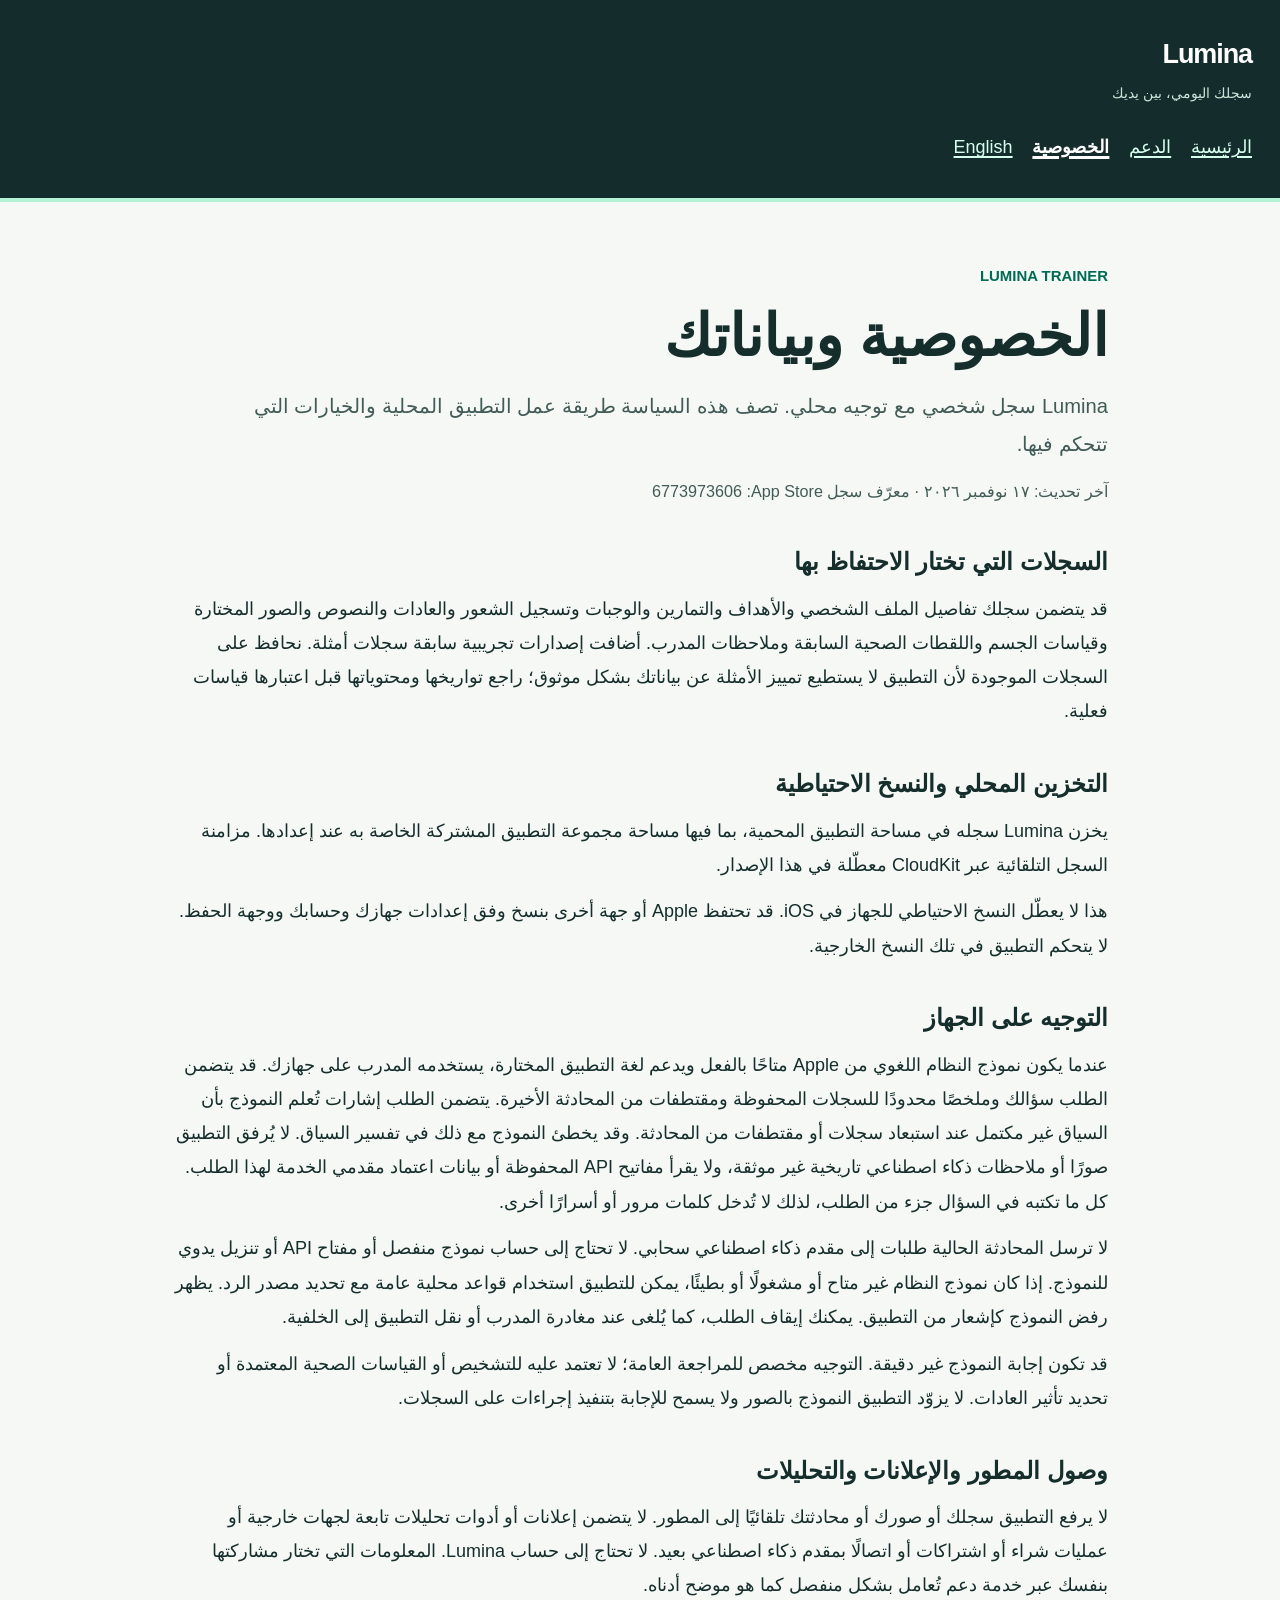
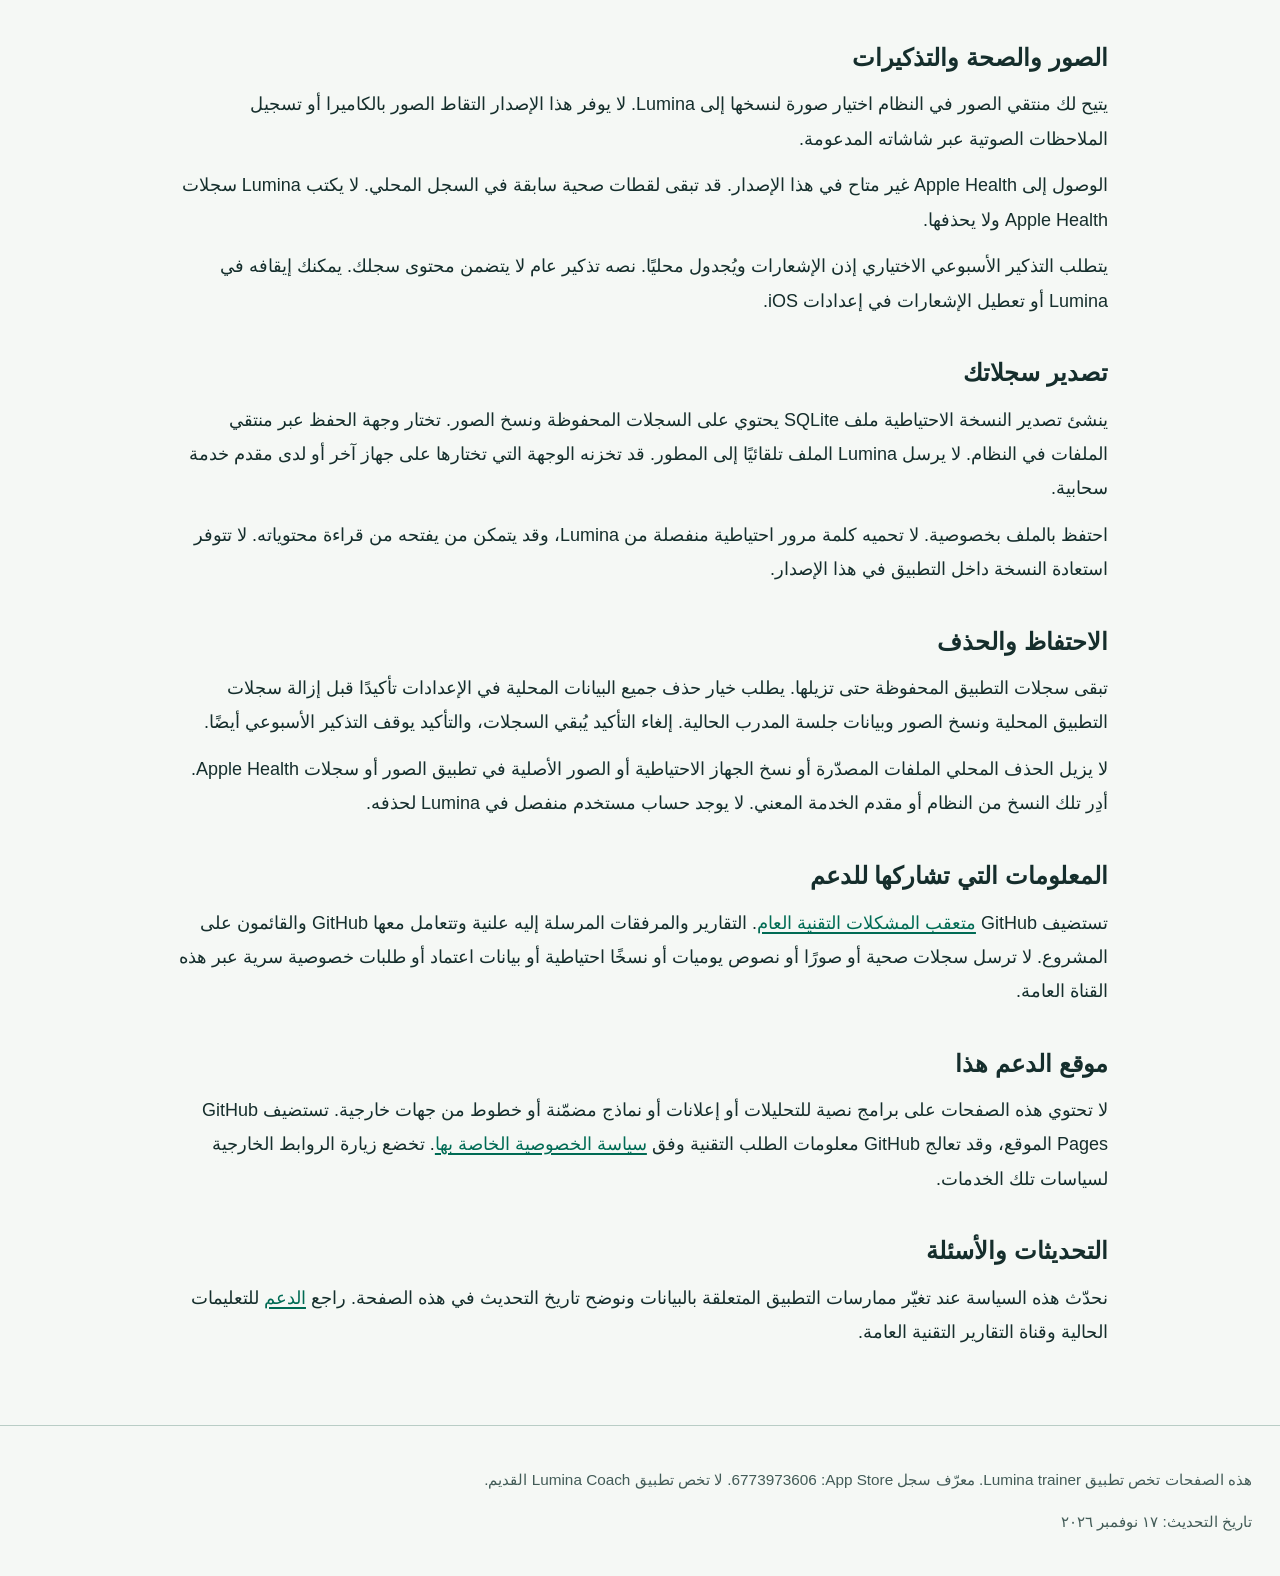
==== docs/privacy-ar.html @ e6e3a84e "Add bilingual support and privacy pages for the free local Lumina release" ====
<!doctype html>
<html lang="ar" dir="rtl">
<head>
<meta charset="utf-8">
<meta name="viewport" content="width=device-width, initial-scale=1">
<meta name="description" content="كيف يخزن Lumina trainer سجلاتك ويعالجها ويصدرها ويحذفها.">
<meta name="referrer" content="strict-origin-when-cross-origin">
<meta http-equiv="Content-Security-Policy" content="default-src 'none'; style-src 'self'; img-src 'self'; base-uri 'none'; form-action 'none'">
<title>سياسة الخصوصية · Lumina</title>
<link rel="stylesheet" href="styles.css">
</head>
<body>
<a class="skip" href="#main">انتقل إلى المحتوى</a>
<header><div class="wrap"><a class="brand" href="index.html">Lumina<span>سجلك اليومي، بين يديك</span></a><nav aria-label="التنقل الرئيسي"><a href="index.html">الرئيسية</a><a href="support-ar.html">الدعم</a><a href="privacy-ar.html" aria-current="page">الخصوصية</a><a href="privacy.html" lang="en" hreflang="en">English</a></nav></div></header>
<main class="wrap" id="main">
<p class="eyebrow">Lumina trainer</p><h1>الخصوصية وبياناتك</h1>
<p class="intro">Lumina سجل شخصي مع توجيه محلي. تصف هذه السياسة طريقة عمل التطبيق المحلية والخيارات التي تتحكم فيها.</p>
<p class="meta">آخر تحديث: ١٧ نوفمبر ٢٠٢٦ · معرّف سجل App Store: <bdi>6773973606</bdi></p>
<section id="records"><h2>السجلات التي تختار الاحتفاظ بها</h2><p>قد يتضمن سجلك تفاصيل الملف الشخصي والأهداف والتمارين والوجبات وتسجيل الشعور والعادات والنصوص والصور المختارة وقياسات الجسم واللقطات الصحية السابقة وملاحظات المدرب. أضافت إصدارات تجريبية سابقة سجلات أمثلة. نحافظ على السجلات الموجودة لأن التطبيق لا يستطيع تمييز الأمثلة عن بياناتك بشكل موثوق؛ راجع تواريخها ومحتوياتها قبل اعتبارها قياسات فعلية.</p></section>
<section id="storage"><h2>التخزين المحلي والنسخ الاحتياطية</h2><p>يخزن Lumina سجله في مساحة التطبيق المحمية، بما فيها مساحة مجموعة التطبيق المشتركة الخاصة به عند إعدادها. مزامنة السجل التلقائية عبر CloudKit معطّلة في هذا الإصدار.</p><p>هذا لا يعطّل النسخ الاحتياطي للجهاز في iOS. قد تحتفظ Apple أو جهة أخرى بنسخ وفق إعدادات جهازك وحسابك ووجهة الحفظ. لا يتحكم التطبيق في تلك النسخ الخارجية.</p></section>
<section id="ai"><h2>التوجيه على الجهاز</h2><p>عندما يكون نموذج النظام اللغوي من Apple متاحًا بالفعل ويدعم لغة التطبيق المختارة، يستخدمه المدرب على جهازك. قد يتضمن الطلب سؤالك وملخصًا محدودًا للسجلات المحفوظة ومقتطفات من المحادثة الأخيرة. يتضمن الطلب إشارات تُعلم النموذج بأن السياق غير مكتمل عند استبعاد سجلات أو مقتطفات من المحادثة. وقد يخطئ النموذج مع ذلك في تفسير السياق. لا يُرفق التطبيق صورًا أو ملاحظات ذكاء اصطناعي تاريخية غير موثقة، ولا يقرأ مفاتيح API المحفوظة أو بيانات اعتماد مقدمي الخدمة لهذا الطلب. كل ما تكتبه في السؤال جزء من الطلب، لذلك لا تُدخل كلمات مرور أو أسرارًا أخرى.</p><p>لا ترسل المحادثة الحالية طلبات إلى مقدم ذكاء اصطناعي سحابي. لا تحتاج إلى حساب نموذج منفصل أو مفتاح API أو تنزيل يدوي للنموذج. إذا كان نموذج النظام غير متاح أو مشغولًا أو بطيئًا، يمكن للتطبيق استخدام قواعد محلية عامة مع تحديد مصدر الرد. يظهر رفض النموذج كإشعار من التطبيق. يمكنك إيقاف الطلب، كما يُلغى عند مغادرة المدرب أو نقل التطبيق إلى الخلفية.</p><p>قد تكون إجابة النموذج غير دقيقة. التوجيه مخصص للمراجعة العامة؛ لا تعتمد عليه للتشخيص أو القياسات الصحية المعتمدة أو تحديد تأثير العادات. لا يزوّد التطبيق النموذج بالصور ولا يسمح للإجابة بتنفيذ إجراءات على السجلات.</p></section>
<section id="collection"><h2>وصول المطور والإعلانات والتحليلات</h2><p>لا يرفع التطبيق سجلك أو صورك أو محادثتك تلقائيًا إلى المطور. لا يتضمن إعلانات أو أدوات تحليلات تابعة لجهات خارجية أو عمليات شراء أو اشتراكات أو اتصالًا بمقدم ذكاء اصطناعي بعيد. لا تحتاج إلى حساب Lumina. المعلومات التي تختار مشاركتها بنفسك عبر خدمة دعم تُعامل بشكل منفصل كما هو موضح أدناه.</p></section>
<section id="permissions"><h2>الصور والصحة والتذكيرات</h2><p>يتيح لك منتقي الصور في النظام اختيار صورة لنسخها إلى Lumina. لا يوفر هذا الإصدار التقاط الصور بالكاميرا أو تسجيل الملاحظات الصوتية عبر شاشاته المدعومة.</p><p>الوصول إلى Apple Health غير متاح في هذا الإصدار. قد تبقى لقطات صحية سابقة في السجل المحلي. لا يكتب Lumina سجلات Apple Health ولا يحذفها.</p><p>يتطلب التذكير الأسبوعي الاختياري إذن الإشعارات ويُجدول محليًا. نصه تذكير عام لا يتضمن محتوى سجلك. يمكنك إيقافه في Lumina أو تعطيل الإشعارات في إعدادات iOS.</p></section>
<section id="export"><h2>تصدير سجلاتك</h2><p>ينشئ تصدير النسخة الاحتياطية ملف SQLite يحتوي على السجلات المحفوظة ونسخ الصور. تختار وجهة الحفظ عبر منتقي الملفات في النظام. لا يرسل Lumina الملف تلقائيًا إلى المطور. قد تخزنه الوجهة التي تختارها على جهاز آخر أو لدى مقدم خدمة سحابية.</p><p>احتفظ بالملف بخصوصية. لا تحميه كلمة مرور احتياطية منفصلة من Lumina، وقد يتمكن من يفتحه من قراءة محتوياته. لا تتوفر استعادة النسخة داخل التطبيق في هذا الإصدار.</p></section>
<section id="retention"><h2>الاحتفاظ والحذف</h2><p>تبقى سجلات التطبيق المحفوظة حتى تزيلها. يطلب خيار حذف جميع البيانات المحلية في الإعدادات تأكيدًا قبل إزالة سجلات التطبيق المحلية ونسخ الصور وبيانات جلسة المدرب الحالية. إلغاء التأكيد يُبقي السجلات، والتأكيد يوقف التذكير الأسبوعي أيضًا.</p><p>لا يزيل الحذف المحلي الملفات المصدّرة أو نسخ الجهاز الاحتياطية أو الصور الأصلية في تطبيق الصور أو سجلات Apple Health. أدِر تلك النسخ من النظام أو مقدم الخدمة المعني. لا يوجد حساب مستخدم منفصل في Lumina لحذفه.</p></section>
<section id="support"><h2>المعلومات التي تشاركها للدعم</h2><p>تستضيف GitHub <a href="support-ar.html#contact">متعقب المشكلات التقنية العام</a>. التقارير والمرفقات المرسلة إليه علنية وتتعامل معها GitHub والقائمون على المشروع. لا ترسل سجلات صحية أو صورًا أو نصوص يوميات أو نسخًا احتياطية أو بيانات اعتماد أو طلبات خصوصية سرية عبر هذه القناة العامة.</p></section>
<section id="website"><h2>موقع الدعم هذا</h2><p>لا تحتوي هذه الصفحات على برامج نصية للتحليلات أو إعلانات أو نماذج مضمّنة أو خطوط من جهات خارجية. تستضيف GitHub Pages الموقع، وقد تعالج GitHub معلومات الطلب التقنية وفق <a href="https://docs.github.com/en/site-policy/privacy-policies/github-general-privacy-statement">سياسة الخصوصية الخاصة بها</a>. تخضع زيارة الروابط الخارجية لسياسات تلك الخدمات.</p></section>
<section id="changes"><h2>التحديثات والأسئلة</h2><p>نحدّث هذه السياسة عند تغيّر ممارسات التطبيق المتعلقة بالبيانات ونوضح تاريخ التحديث في هذه الصفحة. راجع <a href="support-ar.html">الدعم</a> للتعليمات الحالية وقناة التقارير التقنية العامة.</p></section>
</main>
<footer><div class="wrap"><p>هذه الصفحات تخص تطبيق Lumina trainer. معرّف سجل App Store: <bdi>6773973606</bdi>. لا تخص تطبيق Lumina Coach القديم.</p><p>تاريخ التحديث: ١٧ نوفمبر ٢٠٢٦</p></div></footer>
</body>
</html>
---- docs/styles.css ----
:root{color-scheme:light;--ink:#152e2c;--muted:#425b57;--paper:#f5f8f5;--card:#fff;--edge:#b9cdc6;--accent:#006b54;--focus:#a54700;font:112.5%/1.65 -apple-system,BlinkMacSystemFont,"Segoe UI",Arial,sans-serif}
*{box-sizing:border-box}body{margin:0;background:var(--paper);color:var(--ink)}a{color:var(--accent);text-underline-offset:.18em;text-decoration-thickness:.1em}a:hover{text-decoration-thickness:.16em}a:focus-visible{outline:3px solid var(--focus);outline-offset:4px;border-radius:3px}.skip{position:absolute;inset-inline-start:1rem;top:-5rem;background:white;padding:.7rem;z-index:9}.skip:focus{top:.5rem}.wrap{width:min(100% - 2rem,68rem);margin-inline:auto}header{background:#142d2c;color:#fff;border-bottom:4px solid #b5f3d6}header .wrap{padding-block:1.6rem}header a:focus-visible{outline-color:#b5f3d6}.brand{font-size:1.5rem;font-weight:750;letter-spacing:-.04em;color:#fff;text-decoration:none}.brand span{display:block;font-size:.8rem;font-weight:500;letter-spacing:.08em;color:#c9e5d9}nav{display:flex;flex-wrap:wrap;gap:.3rem 1.1rem;margin-top:1rem}nav a{color:#d7ffed;display:inline-flex;align-items:center;min-height:44px}nav [aria-current=page]{color:#fff;font-weight:700;text-decoration-thickness:.16em}main{max-width:52rem;padding-block:2.6rem 3.5rem}h1{font-size:clamp(2.1rem,6vw,3.2rem);line-height:1.15;letter-spacing:-.04em;margin:.3rem 0 1rem}h2{font-size:1.35rem;line-height:1.35;margin:2.2rem 0 .7rem}p{margin:.7rem 0}li+li{margin-top:.45rem}ul,ol{padding-inline-start:1.5rem}.eyebrow{font-size:.83rem;letter-spacing:.09em;text-transform:uppercase;font-weight:750;color:var(--accent)}.intro{font-size:1.12rem;color:var(--muted);max-width:48rem}.note,.card{border:1px solid var(--edge);border-radius:1rem;background:var(--card);padding:1.2rem 1.35rem;margin-block:1.4rem}.note{border-inline-start:5px solid var(--accent)}.note h2,.card h2{margin-top:0}.cards{display:grid;grid-template-columns:repeat(auto-fit,minmax(min(100%,18rem),1fr));gap:1rem}.cards .card{margin:0}.meta{color:var(--muted);font-size:.9rem}.contents{padding:1rem 1.35rem;border:1px solid var(--edge);border-radius:1rem}.contents ul{margin:.5rem 0}.contents a{display:inline-block;min-height:44px;padding-block:.2rem}section{scroll-margin-top:1rem}footer{border-top:1px solid var(--edge);color:var(--muted);font-size:.85rem;padding-block:1.5rem}footer p{max-width:54rem}code{font:inherit;font-weight:650;overflow-wrap:anywhere}strong{font-weight:750}[dir=rtl] .brand span,[dir=rtl] .eyebrow{letter-spacing:0}[dir=rtl]{line-height:1.9}[dir=rtl] h1{letter-spacing:0}main a{overflow-wrap:anywhere}@media(max-width:32rem){main{padding-top:1.8rem}.note,.card{padding:1rem}nav{gap:.2rem 1rem}}@media print{header{background:white;color:black;border-bottom:1px solid black}.brand,.brand span,nav a{color:black}.skip{display:none}body{background:white}main{max-width:none}.note,.card{break-inside:avoid}}
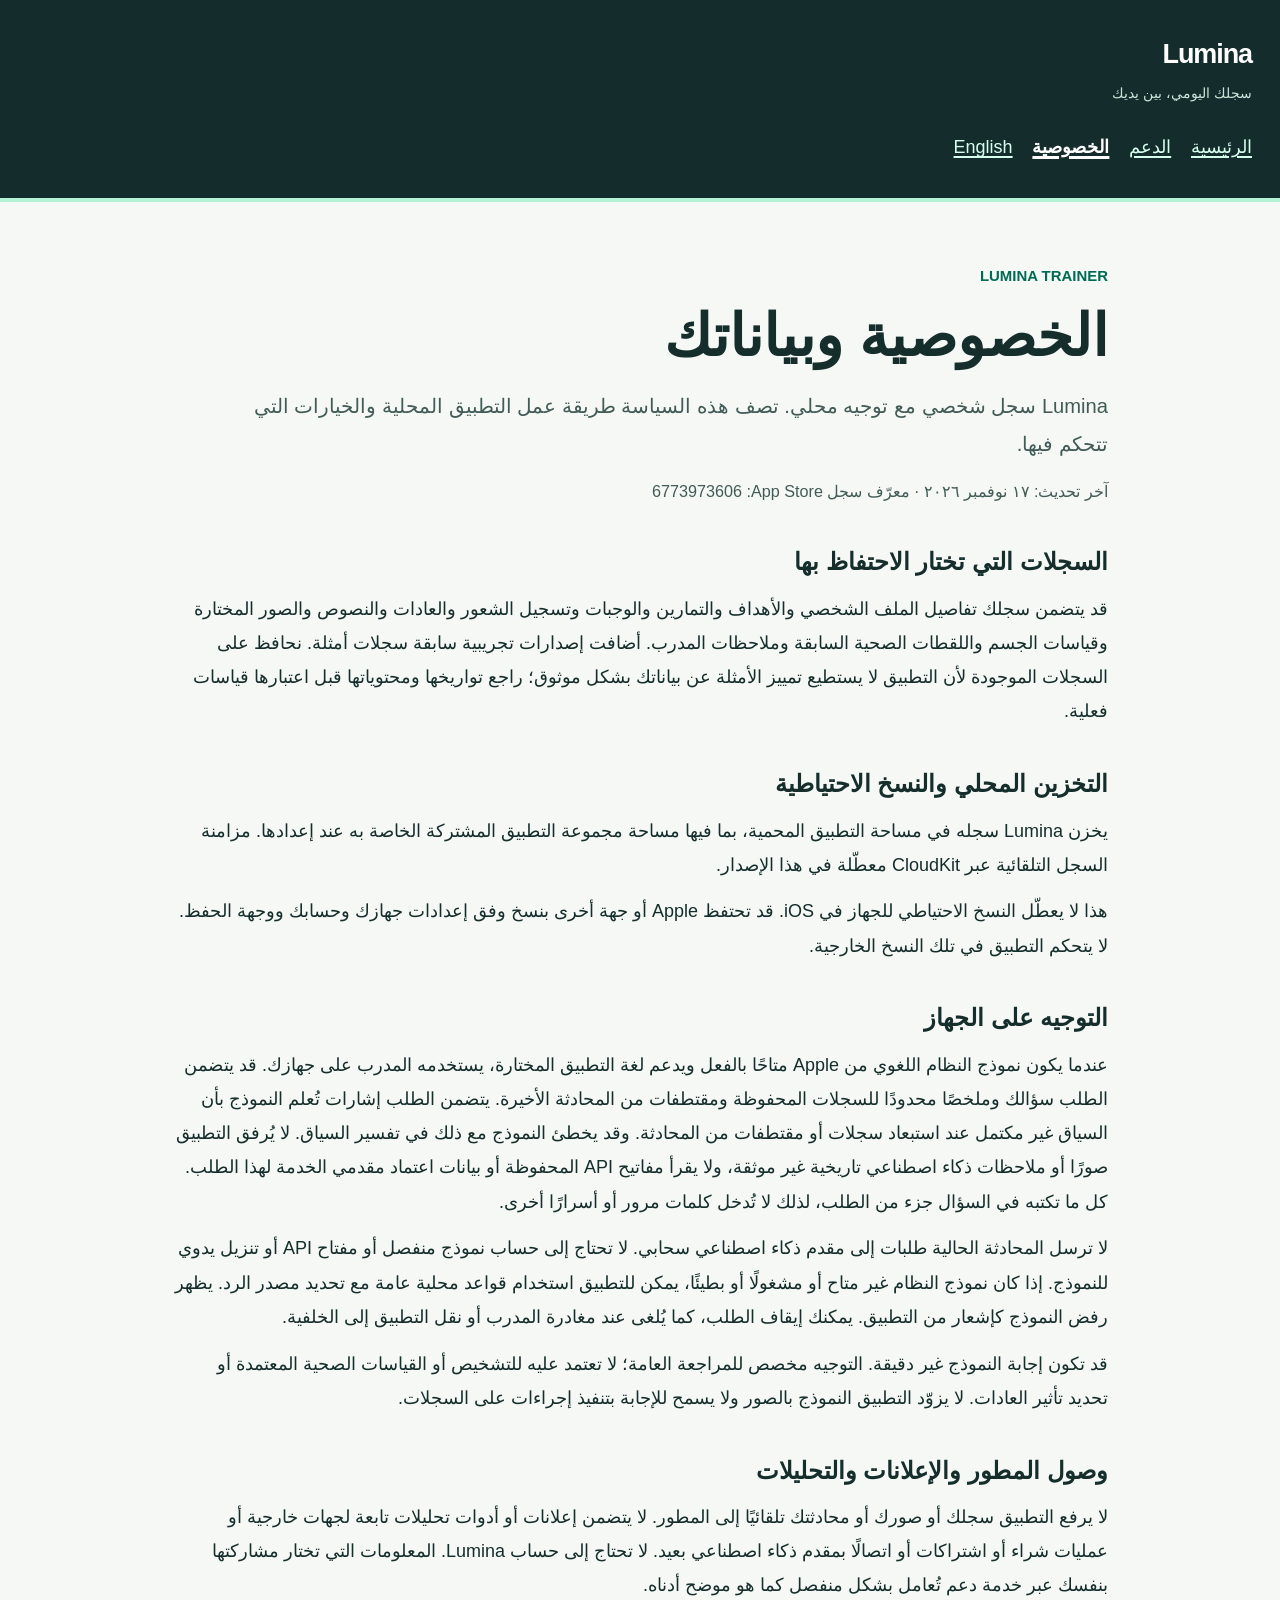
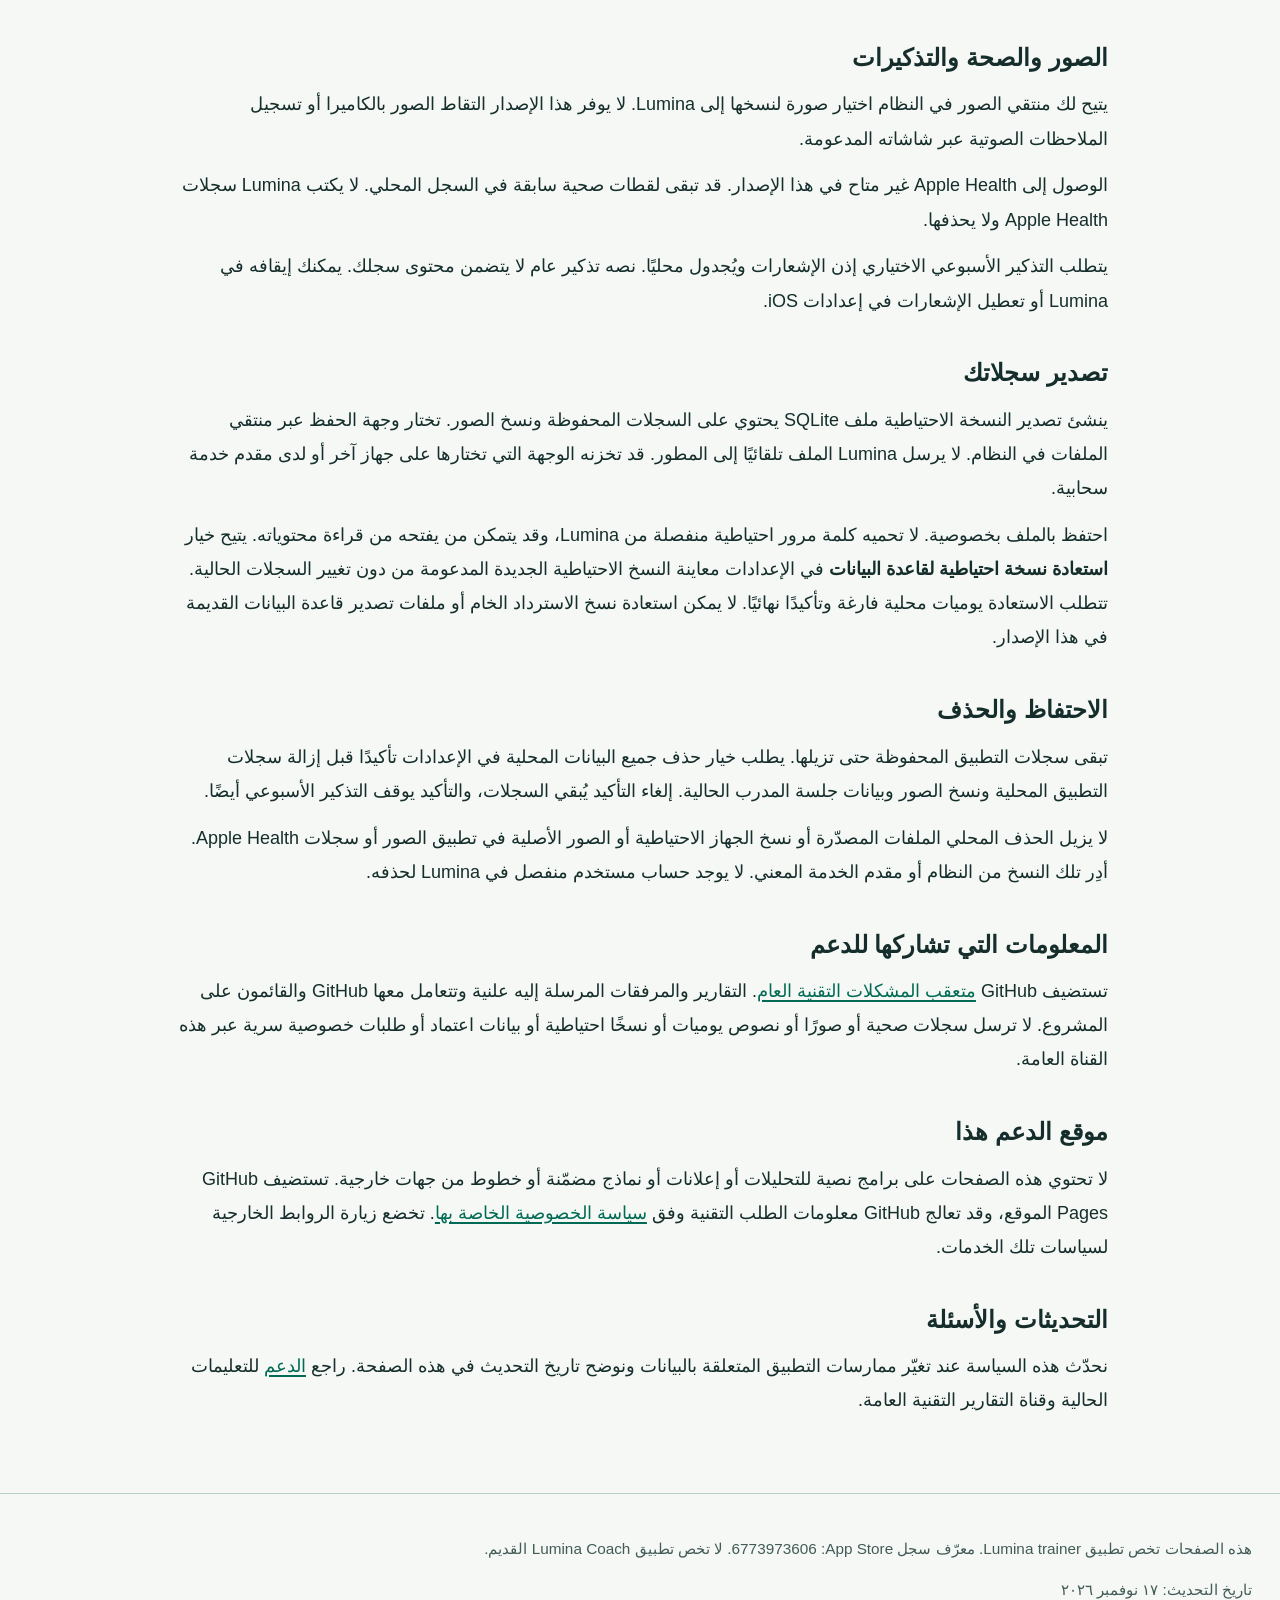
==== commit 179b36bd: "docs: describe preview and supported empty-journal restore in English and Arabic" ====
--- a/docs/privacy-ar.html
+++ b/docs/privacy-ar.html
@@ -21,7 +21,7 @@
 <section id="ai"><h2>التوجيه على الجهاز</h2><p>عندما يكون نموذج النظام اللغوي من Apple متاحًا بالفعل ويدعم لغة التطبيق المختارة، يستخدمه المدرب على جهازك. قد يتضمن الطلب سؤالك وملخصًا محدودًا للسجلات المحفوظة ومقتطفات من المحادثة الأخيرة. يتضمن الطلب إشارات تُعلم النموذج بأن السياق غير مكتمل عند استبعاد سجلات أو مقتطفات من المحادثة. وقد يخطئ النموذج مع ذلك في تفسير السياق. لا يُرفق التطبيق صورًا أو ملاحظات ذكاء اصطناعي تاريخية غير موثقة، ولا يقرأ مفاتيح API المحفوظة أو بيانات اعتماد مقدمي الخدمة لهذا الطلب. كل ما تكتبه في السؤال جزء من الطلب، لذلك لا تُدخل كلمات مرور أو أسرارًا أخرى.</p><p>لا ترسل المحادثة الحالية طلبات إلى مقدم ذكاء اصطناعي سحابي. لا تحتاج إلى حساب نموذج منفصل أو مفتاح API أو تنزيل يدوي للنموذج. إذا كان نموذج النظام غير متاح أو مشغولًا أو بطيئًا، يمكن للتطبيق استخدام قواعد محلية عامة مع تحديد مصدر الرد. يظهر رفض النموذج كإشعار من التطبيق. يمكنك إيقاف الطلب، كما يُلغى عند مغادرة المدرب أو نقل التطبيق إلى الخلفية.</p><p>قد تكون إجابة النموذج غير دقيقة. التوجيه مخصص للمراجعة العامة؛ لا تعتمد عليه للتشخيص أو القياسات الصحية المعتمدة أو تحديد تأثير العادات. لا يزوّد التطبيق النموذج بالصور ولا يسمح للإجابة بتنفيذ إجراءات على السجلات.</p></section>
 <section id="collection"><h2>وصول المطور والإعلانات والتحليلات</h2><p>لا يرفع التطبيق سجلك أو صورك أو محادثتك تلقائيًا إلى المطور. لا يتضمن إعلانات أو أدوات تحليلات تابعة لجهات خارجية أو عمليات شراء أو اشتراكات أو اتصالًا بمقدم ذكاء اصطناعي بعيد. لا تحتاج إلى حساب Lumina. المعلومات التي تختار مشاركتها بنفسك عبر خدمة دعم تُعامل بشكل منفصل كما هو موضح أدناه.</p></section>
 <section id="permissions"><h2>الصور والصحة والتذكيرات</h2><p>يتيح لك منتقي الصور في النظام اختيار صورة لنسخها إلى Lumina. لا يوفر هذا الإصدار التقاط الصور بالكاميرا أو تسجيل الملاحظات الصوتية عبر شاشاته المدعومة.</p><p>الوصول إلى Apple Health غير متاح في هذا الإصدار. قد تبقى لقطات صحية سابقة في السجل المحلي. لا يكتب Lumina سجلات Apple Health ولا يحذفها.</p><p>يتطلب التذكير الأسبوعي الاختياري إذن الإشعارات ويُجدول محليًا. نصه تذكير عام لا يتضمن محتوى سجلك. يمكنك إيقافه في Lumina أو تعطيل الإشعارات في إعدادات iOS.</p></section>
-<section id="export"><h2>تصدير سجلاتك</h2><p>ينشئ تصدير النسخة الاحتياطية ملف SQLite يحتوي على السجلات المحفوظة ونسخ الصور. تختار وجهة الحفظ عبر منتقي الملفات في النظام. لا يرسل Lumina الملف تلقائيًا إلى المطور. قد تخزنه الوجهة التي تختارها على جهاز آخر أو لدى مقدم خدمة سحابية.</p><p>احتفظ بالملف بخصوصية. لا تحميه كلمة مرور احتياطية منفصلة من Lumina، وقد يتمكن من يفتحه من قراءة محتوياته. لا تتوفر استعادة النسخة داخل التطبيق في هذا الإصدار.</p></section>
+<section id="export"><h2>تصدير سجلاتك</h2><p>ينشئ تصدير النسخة الاحتياطية ملف SQLite يحتوي على السجلات المحفوظة ونسخ الصور. تختار وجهة الحفظ عبر منتقي الملفات في النظام. لا يرسل Lumina الملف تلقائيًا إلى المطور. قد تخزنه الوجهة التي تختارها على جهاز آخر أو لدى مقدم خدمة سحابية.</p><p>احتفظ بالملف بخصوصية. لا تحميه كلمة مرور احتياطية منفصلة من Lumina، وقد يتمكن من يفتحه من قراءة محتوياته. يتيح خيار <strong>استعادة نسخة احتياطية لقاعدة البيانات</strong> في الإعدادات معاينة النسخ الاحتياطية الجديدة المدعومة من دون تغيير السجلات الحالية. تتطلب الاستعادة يوميات محلية فارغة وتأكيدًا نهائيًا. لا يمكن استعادة نسخ الاسترداد الخام أو ملفات تصدير قاعدة البيانات القديمة في هذا الإصدار.</p></section>
 <section id="retention"><h2>الاحتفاظ والحذف</h2><p>تبقى سجلات التطبيق المحفوظة حتى تزيلها. يطلب خيار حذف جميع البيانات المحلية في الإعدادات تأكيدًا قبل إزالة سجلات التطبيق المحلية ونسخ الصور وبيانات جلسة المدرب الحالية. إلغاء التأكيد يُبقي السجلات، والتأكيد يوقف التذكير الأسبوعي أيضًا.</p><p>لا يزيل الحذف المحلي الملفات المصدّرة أو نسخ الجهاز الاحتياطية أو الصور الأصلية في تطبيق الصور أو سجلات Apple Health. أدِر تلك النسخ من النظام أو مقدم الخدمة المعني. لا يوجد حساب مستخدم منفصل في Lumina لحذفه.</p></section>
 <section id="support"><h2>المعلومات التي تشاركها للدعم</h2><p>تستضيف GitHub <a href="support-ar.html#contact">متعقب المشكلات التقنية العام</a>. التقارير والمرفقات المرسلة إليه علنية وتتعامل معها GitHub والقائمون على المشروع. لا ترسل سجلات صحية أو صورًا أو نصوص يوميات أو نسخًا احتياطية أو بيانات اعتماد أو طلبات خصوصية سرية عبر هذه القناة العامة.</p></section>
 <section id="website"><h2>موقع الدعم هذا</h2><p>لا تحتوي هذه الصفحات على برامج نصية للتحليلات أو إعلانات أو نماذج مضمّنة أو خطوط من جهات خارجية. تستضيف GitHub Pages الموقع، وقد تعالج GitHub معلومات الطلب التقنية وفق <a href="https://docs.github.com/en/site-policy/privacy-policies/github-general-privacy-statement">سياسة الخصوصية الخاصة بها</a>. تخضع زيارة الروابط الخارجية لسياسات تلك الخدمات.</p></section>
